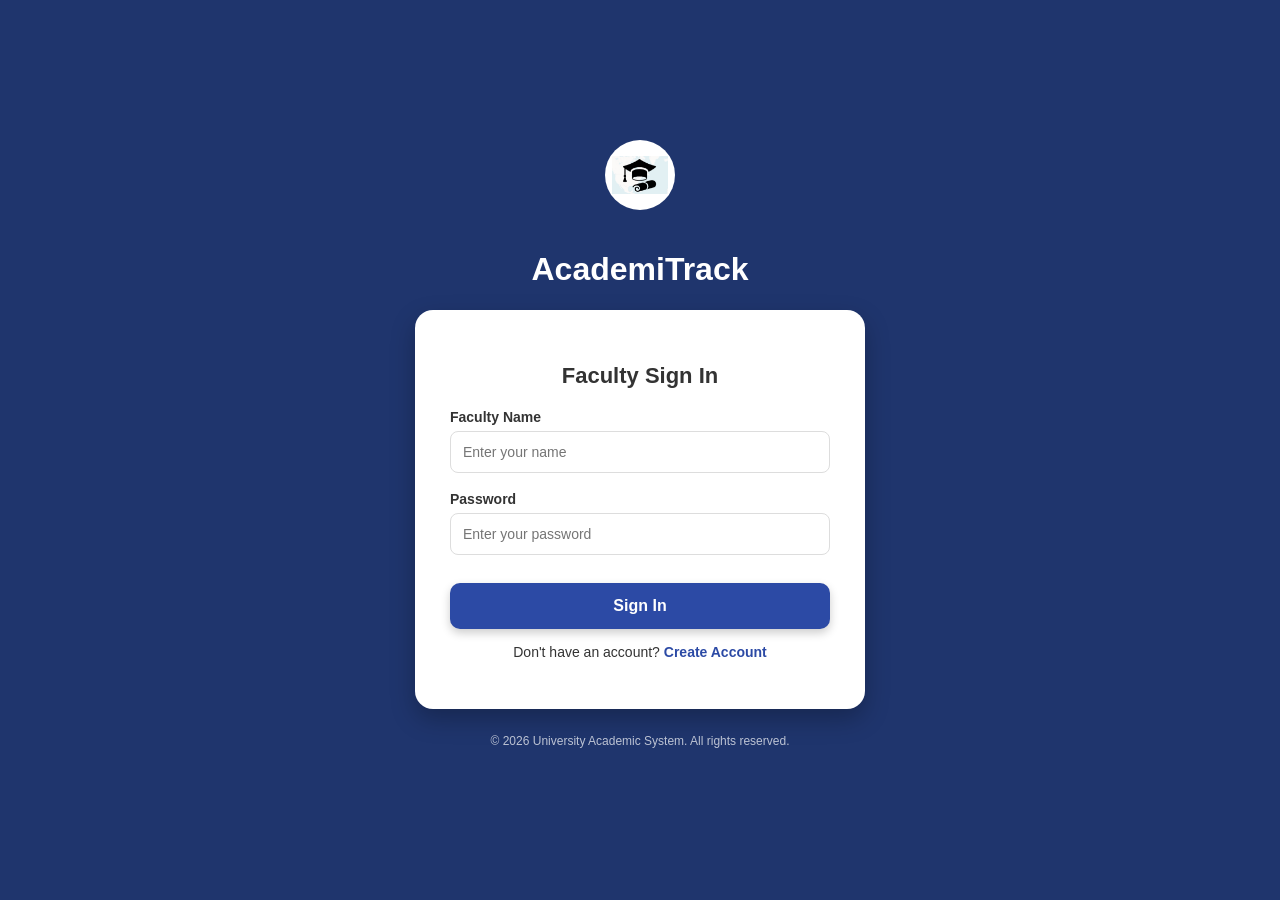
==== AcademiTrack/src/main/webapp/index.html @ 8e462a71 "Added New files" ====
<!DOCTYPE html>

<html>
<head>
    <title>Academic Performance Tracker - Login</title>
    <link rel="stylesheet" href="style.css">
</head>
<body>
    <div class="main-container">
        <div class="header">
            <div class="logo-circle">
                <img src="Logo.png" alt="AcademiTrack Logo" class="Logo-img">
            </div>        
        </div>
        
        <div style="align-content:center ">
            <h1>AcademiTrack</h1>
        </div>
        
        <div class="card">
            <h2>Faculty Sign In</h2>

            <p id="error-msg" style="color: #ff4d4d; font-weight: bold; margin-bottom: 15px; display: none;">
                Invalid Faculty Name or Password
            </p>

           <form action="./LoginServlet" method="POST">
                <div class="form-group">
                    <label>Faculty Name</label>
                    <input type="text" name="facultyName" placeholder="Enter your name" required>
                </div>
                <div class="form-group">
                    <label>Password</label>
                    <input type="password" name="password" placeholder="Enter your password" required>
                </div>
                <button type="submit" class="btn">Sign In</button>
            </form>
            <p class="switch">Don't have an account? <a href="signup.html">Create Account</a></p>
        </div>
        <p class="copyright">© 2026 University Academic System. All rights reserved.</p>
    </div>

    <script>
        const urlParams = new URLSearchParams(window.location.search);
        if (urlParams.has('error')) {
            document.getElementById('error-msg').style.display = 'block';
        }
    </script>
</body>
</html>
---- AcademiTrack/src/main/webapp/style.css ----
/*
Click nbfs://nbhost/SystemFileSystem/Templates/Licenses/license-default.txt to change this license
Click nbfs://nbhost/SystemFileSystem/Templates/JSP_Servlet/CascadeStyleSheet.css to edit this template
*/
/* 
    Created on : 18 Mar 2026, 9:57:04 pm
    Author     : Admin
*/
body {
    background-color: #1f356d;
    font-family: 'Segoe UI', Tahoma, sans-serif;
    display: flex;
    justify-content: center;
    align-items: center;
    height: 100vh;
    margin: 0;
    color: white;
}

.main-container {
    text-align: center;
    width: 100%;
}

/* HEADER */
.header {
    margin-bottom: 20px;
}

.logo-circle {
    background: white;
    width: 70px;
    height: 70px;
    border-radius: 50%;
    display: flex;
    justify-content: center;
    align-items: center;
    margin: 0 auto 15px;
    /* Remove 'color' and 'font-size' as they aren't needed for an image */
    overflow: hidden; /* Ensures the image corners don't poke out */
}

.Logo-img {
    width: 80%;  /* Adjust this percentage to make the logo larger or smaller inside the circle */
    height: auto;
    display: block;
}

.header h1 {
    font-size: 30px;
    margin: 5px 0;
    font-weight: 700;
}

.header p {
    margin: 0;
    opacity: 0.8;
    font-size: 16px;
}

/* CARD */
.card {
    background: white;
    color: #333;
    padding: 35px;
    border-radius: 18px;
    width: 380px;
    box-shadow: 0 10px 25px rgba(0, 0, 0, 0.25);
    margin: auto;
}

.card h2 {
    margin-bottom: 20px;
    font-size: 22px;
}

/* FORM */
.form-group {
    text-align: left;
    margin-bottom: 18px;
}

label {
    display: block;
    margin-bottom: 6px;
    font-weight: 600;
    font-size: 14px;
}

input,
select {
    width: 100%;
    padding: 12px;
    border: 1px solid #ddd;
    border-radius: 8px;
    box-sizing: border-box;
    font-size: 14px;
}

/* BUTTON */
.btn {
    background-color: #2c4aa5;
    color: white;
    border: none;
    width: 100%;
    padding: 14px;
    border-radius: 10px;
    cursor: pointer;
    font-size: 16px;
    font-weight: 600;
    margin-top: 10px;
    box-shadow: 0 4px 10px rgba(0, 0, 0, 0.2);
    transition: 0.2s;
}

.btn:hover {
    background-color: #1f356d;
}

/* LINKS */
.switch {
    margin-top: 15px;
    font-size: 14px;
}

.switch a {
    color: #2c4aa5;
    text-decoration: none;
    font-weight: bold;
}

/* FOOTER */
.copyright {
    font-size: 12px;
    margin-top: 25px;
    opacity: 0.7;
}
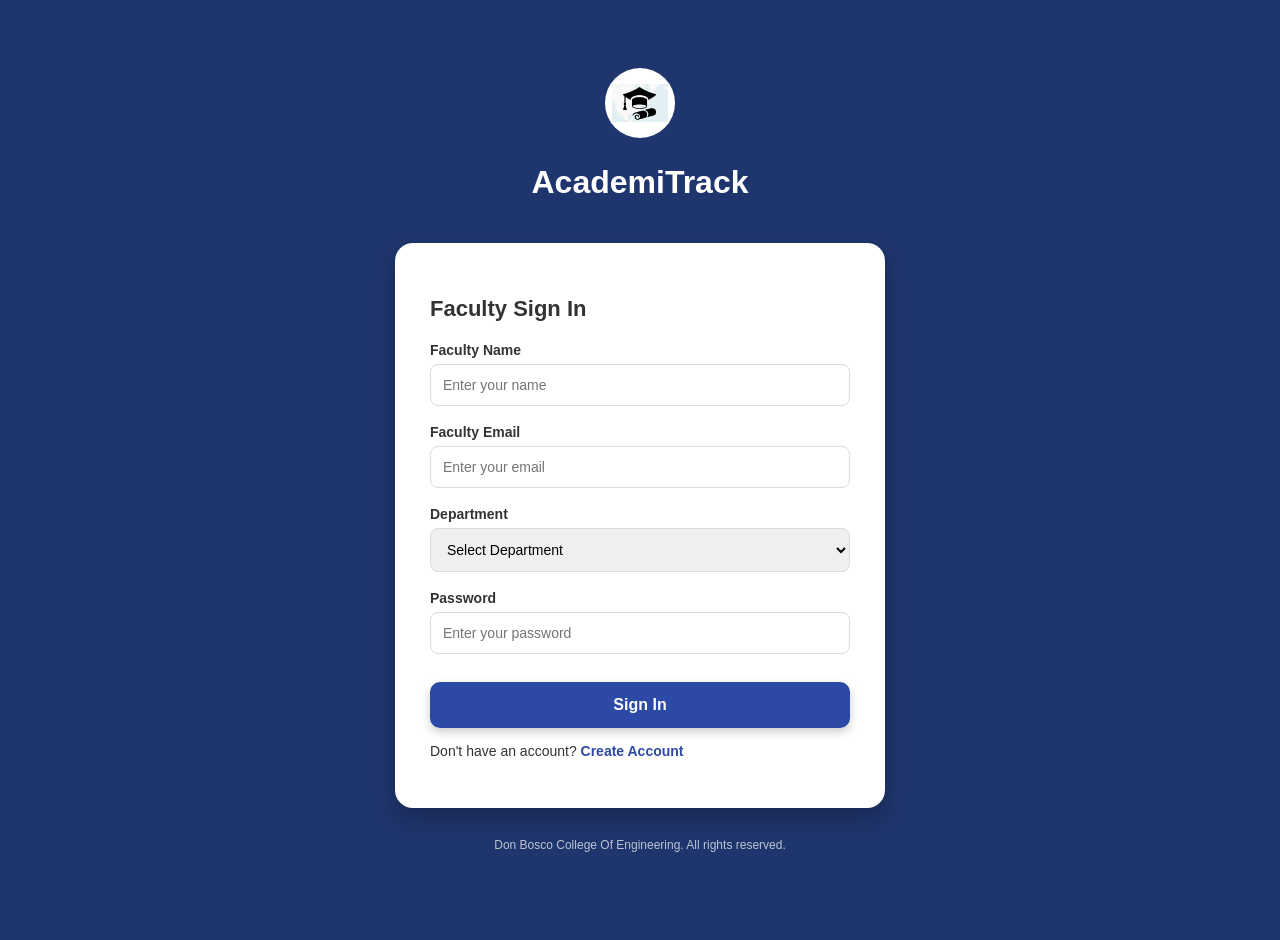
==== commit 613a68c3: "Updated the Login and Create Account pages" ====
--- a/AcademiTrack/src/main/webapp/index.html
+++ b/AcademiTrack/src/main/webapp/index.html
@@ -4,45 +4,71 @@
 <html>
 <head>
     <title>Academic Performance Tracker - Login</title>
+    <!-- Links the external CSS file to style the layout, fonts, and colors -->
     <link rel="stylesheet" href="style.css">
 </head>
 <body>
     <div class="main-container">
+        <!-- Header section containing the logo -->
         <div class="header">
             <div class="logo-circle">
                 <img src="Logo.png" alt="AcademiTrack Logo" class="Logo-img">
             </div>        
         </div>
         
+        <!-- Centered title of the application -->
         <div style="align-content:center ">
             <h1>AcademiTrack</h1>
         </div>
         
         <div class="card">
             <h2>Faculty Sign In</h2>
-
+            
+            <!-- Error Message: Hidden by default (display: none) -->
+            <!-- It only shows up if the JavaScript at the bottom triggers it -->
             <p id="error-msg" style="color: #ff4d4d; font-weight: bold; margin-bottom: 15px; display: none;">
                 Invalid Faculty Name or Password
             </p>
-
+            
+            <!-- The Form: Sends data to './LoginServlet' using the POST method -->
            <form action="./LoginServlet" method="POST">
                 <div class="form-group">
                     <label>Faculty Name</label>
-                    <input type="text" name="facultyName" placeholder="Enter your name" required>
+                    <!-- 'name' attribute is crucial; this is the key the server uses to find the data -->
+                    <input type="text" name="Username" placeholder="Enter your name" required>
+                </div>
+               <div class="form-group">
+                    <label>Faculty Email</label>
+                    <!-- 'name' attribute is crucial; this is the key the server uses to find the data -->
+                    <input type="email" name="College_Email_ID" placeholder="Enter your email" required>
+                </div>
+               <div class="form-group">
+                    <label>Department</label>
+                    <select name="Department">
+                        <option>Select Department</option>
+                        <option value="Computer">Computer Engineering</option>
+                        <option value="IT">Electronics and Computer Engineering</option>
+                        <option value="Mechanical">Mechanical Engineering</option>
+                        <option value="Civil">Civil Engineering</option>
+                    </select>
                 </div>
                 <div class="form-group">
                     <label>Password</label>
-                    <input type="password" name="password" placeholder="Enter your password" required>
+                    <input type="password" name="Password" placeholder="Enter your password" required>
                 </div>
                 <button type="submit" class="btn">Sign In</button>
             </form>
-            <p class="switch">Don't have an account? <a href="signup.html">Create Account</a></p>
+            <!-- Link to the registration page for new users -->
+            <p class="switch" style="align-content: center">Don't have an account? <a href="signup.html">Create Account</a></p>
         </div>
-        <p class="copyright">© 2026 University Academic System. All rights reserved.</p>
+        <p class="copyright">Don Bosco College Of Engineering. All rights reserved.</p>
     </div>
 
     <script>
+        // 1. Grab the parameters from the URL (e.g., login.html?error=true)
         const urlParams = new URLSearchParams(window.location.search);
+        
+        // 2. If the URL contains the word 'error', show the hidden error message paragraph
         if (urlParams.has('error')) {
             document.getElementById('error-msg').style.display = 'block';
         }
--- a/AcademiTrack/src/main/webapp/style.css
+++ b/AcademiTrack/src/main/webapp/style.css
@@ -12,19 +12,23 @@
     display: flex;
     justify-content: center;
     align-items: center;
-    height: 100vh;
+    min-height: 100vh; /* Changed from height to min-height */
     margin: 0;
+    padding: 20px 0; /* Add padding so content doesn't touch screen edges */
     color: white;
 }
 
 .main-container {
-    text-align: center;
+    display: flex;
+    flex-direction: column;
+    align-items: center;
     width: 100%;
 }
 
-/* HEADER */
-.header {
-    margin-bottom: 20px;
+.header h1 {
+    font-size: 32px;
+    margin: 10px 0 20px; /* Add space below the title before the card starts */
+    font-weight: 700;
 }
 
 .logo-circle {
@@ -35,8 +39,7 @@
     display: flex;
     justify-content: center;
     align-items: center;
-    margin: 0 auto 15px;
-    /* Remove 'color' and 'font-size' as they aren't needed for an image */
+    margin: 0 auto 5px;
     overflow: hidden; /* Ensures the image corners don't poke out */
 }
 
@@ -48,7 +51,7 @@
 
 .header h1 {
     font-size: 30px;
-    margin: 5px 0;
+    margin: 0;
     font-weight: 700;
 }
 
@@ -64,9 +67,10 @@
     color: #333;
     padding: 35px;
     border-radius: 18px;
-    width: 380px;
+    width: 90%; /* Responsive width */
+    max-width: 420px; /* Maximum size for desktop */
     box-shadow: 0 10px 25px rgba(0, 0, 0, 0.25);
-    margin: auto;
+    margin: 20px auto; /* Margin helps separate from header/footer */
 }
 
 .card h2 {
@@ -132,6 +136,7 @@
 /* FOOTER */
 .copyright {
     font-size: 12px;
-    margin-top: 25px;
+    margin-top: 10px;
+    margin-bottom: 20px; /* Ensure space at the very bottom of the page */
     opacity: 0.7;
-}
+}
